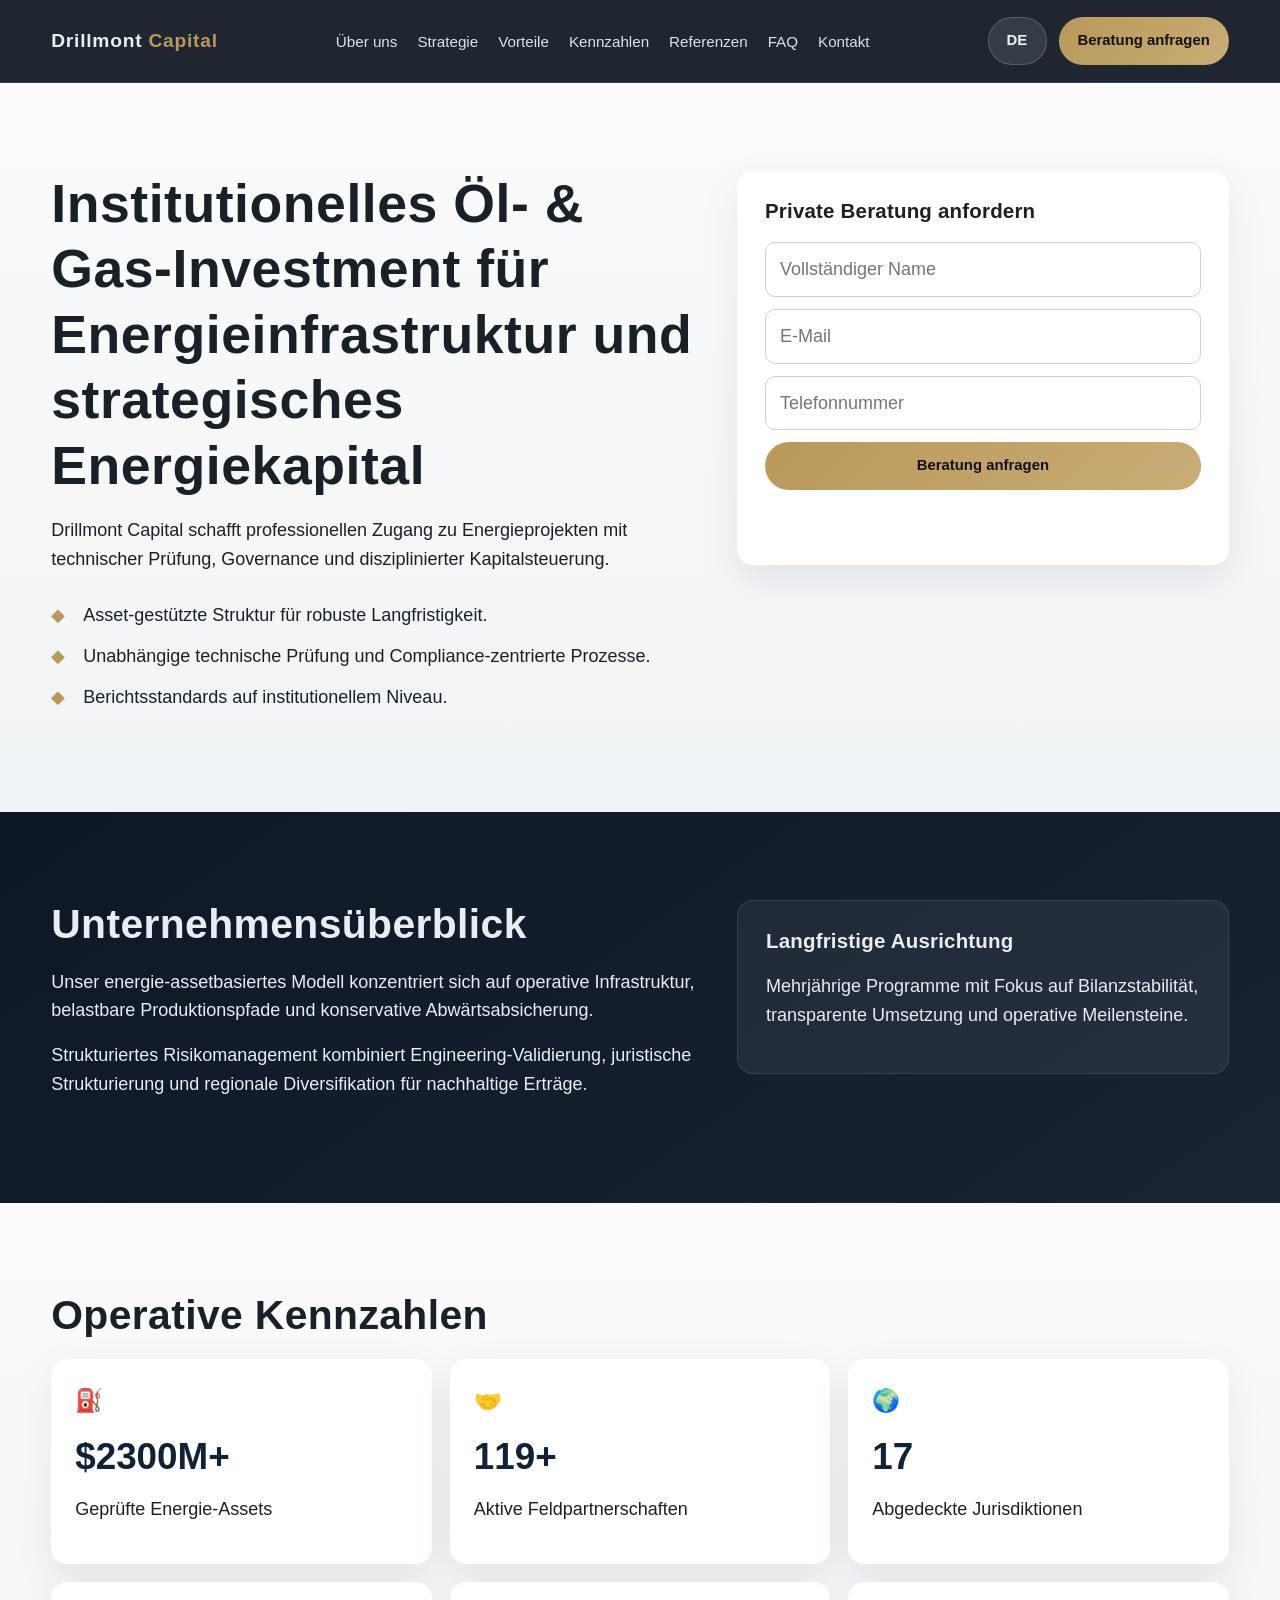
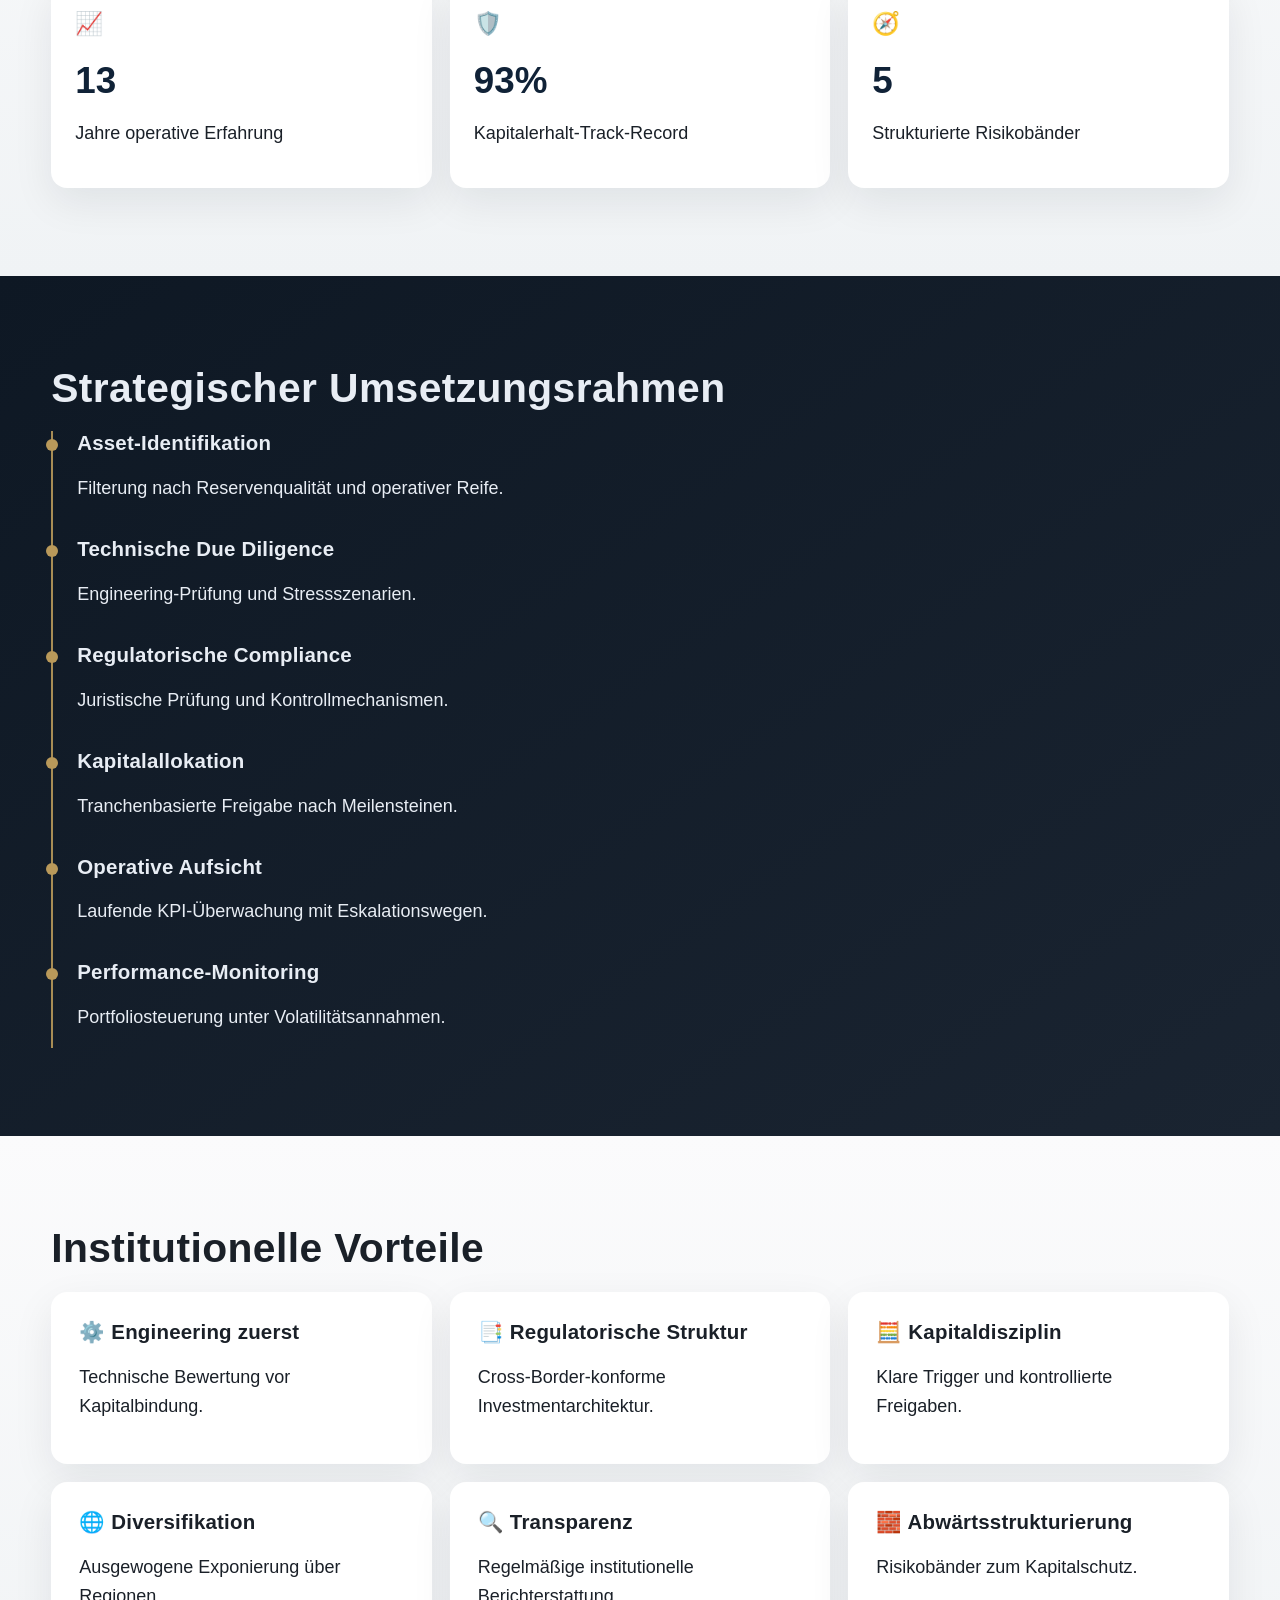
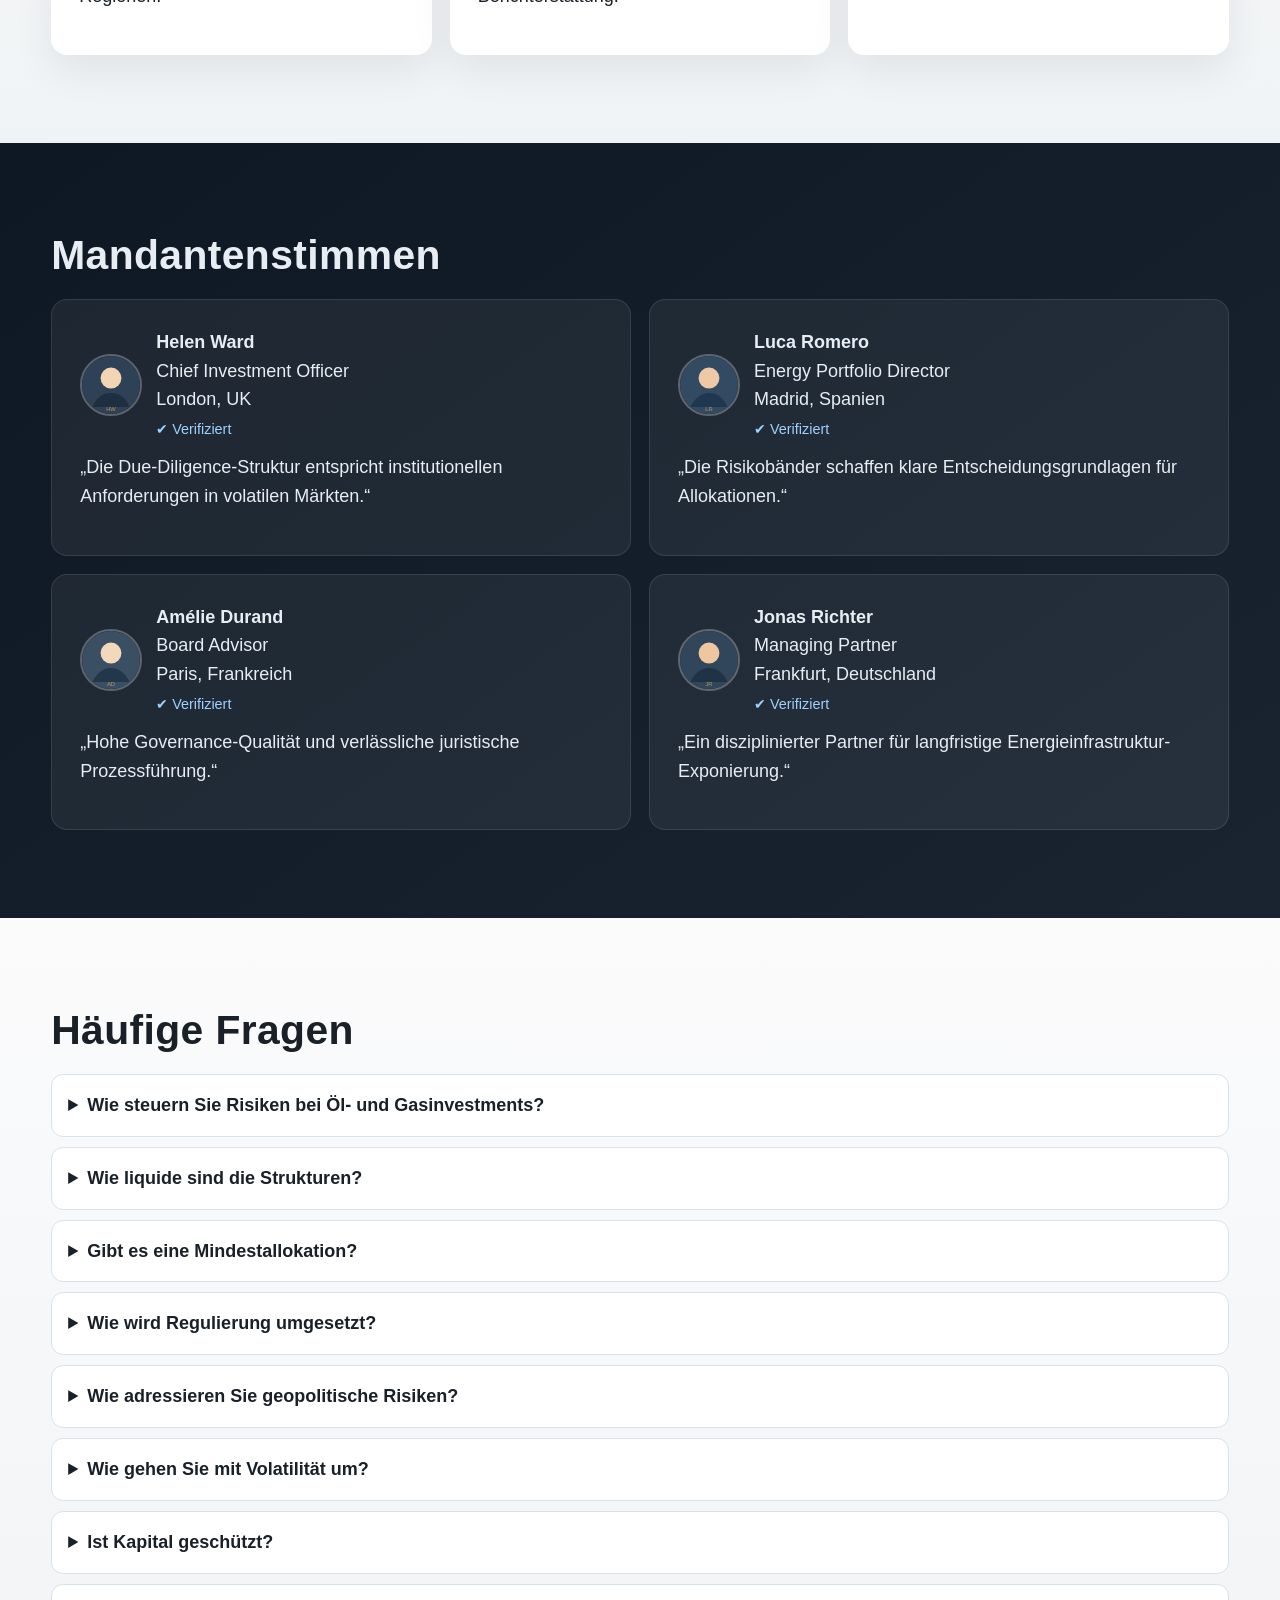
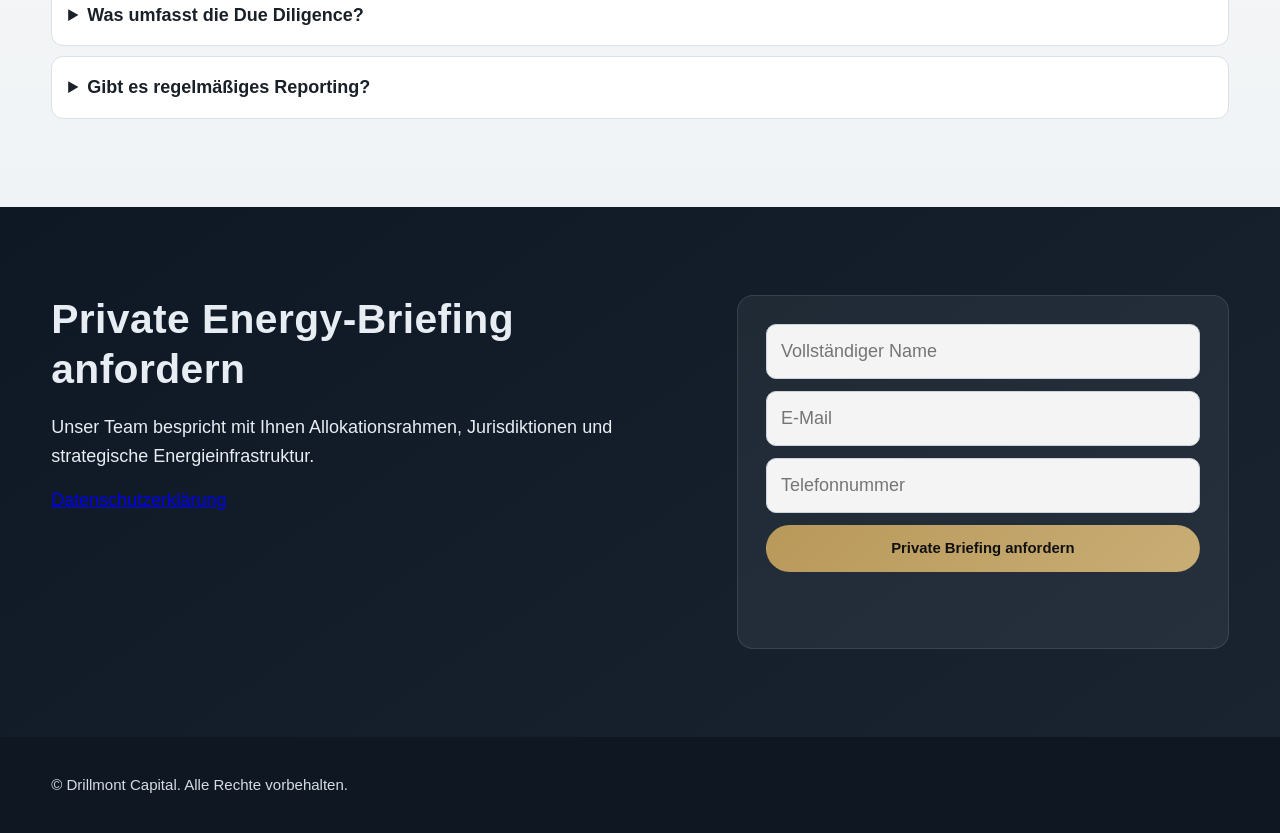
==== de/index.html @ 222e93b5 "Build premium multilingual static Drillmont Capital website" ====
<!doctype html>
<html lang="de">
<head>
  <meta charset="UTF-8"><meta name="viewport" content="width=device-width,initial-scale=1">
  <title>Drillmont Capital | Öl- & Gas-Investment und strategisches Energiekapital</title>
  <meta name="description" content="Drillmont Capital ist ein institutionelles Öl- und Gas-Investmenthaus für strategisches Energiekapital, Infrastrukturprojekte und langfristigen Kapitalerhalt.">
  <link rel="icon" href="../assets/favicon.svg" type="image/svg+xml"><link rel="stylesheet" href="../assets/styles.css">
</head>
<body>
<header class="site-header"><div class="container header-row"><a class="logo" href="../index.html">Drillmont <span>Capital</span></a><nav class="main-nav"><ul><li><a href="#about">Über uns</a></li><li><a href="#strategy">Strategie</a></li><li><a href="#advantages">Vorteile</a></li><li><a href="#metrics">Kennzahlen</a></li><li><a href="#reviews">Referenzen</a></li><li><a href="#faq">FAQ</a></li><li><a href="#contact">Kontakt</a></li></ul></nav><div class="header-actions"><select class="lang-select"><option value="../index.html">EN</option><option value="../de/index.html" selected>DE</option><option value="../fr/index.html">FR</option><option value="../es/index.html">ES</option><option value="../it/index.html">IT</option></select><a class="btn" href="#contact">Beratung anfragen</a><button class="burger" aria-expanded="false"><span></span><span></span><span></span></button></div></div></header>
<div class="drawer-backdrop"></div><aside class="mobile-drawer"><a href="#about">Über uns</a><a href="#strategy">Strategie</a><a href="#advantages">Vorteile</a><a href="#metrics">Kennzahlen</a><a href="#reviews">Referenzen</a><a href="#faq">FAQ</a><a href="#contact">Kontakt</a><select class="lang-select"><option value="../index.html">English</option><option value="../de/index.html" selected>Deutsch</option><option value="../fr/index.html">Français</option><option value="../es/index.html">Español</option><option value="../it/index.html">Italiano</option></select></aside>
<section class="section section-light" id="about"><div class="container hero-grid"><div><h1>Institutionelles Öl- &amp; Gas-Investment für Energieinfrastruktur und strategisches Energiekapital</h1><p>Drillmont Capital schafft professionellen Zugang zu Energieprojekten mit technischer Prüfung, Governance und disziplinierter Kapitalsteuerung.</p><ul class="trust-list"><li>Asset-gestützte Struktur für robuste Langfristigkeit.</li><li>Unabhängige technische Prüfung und Compliance-zentrierte Prozesse.</li><li>Berichtsstandards auf institutionellem Niveau.</li></ul></div><div class="card"><h3>Private Beratung anfordern</h3><form class="form-grid" data-demo-form="true"><input type="text" placeholder="Vollständiger Name" required><input type="email" placeholder="E-Mail" required><input type="tel" placeholder="Telefonnummer" required><button class="btn" type="submit">Beratung anfragen</button><div class="submit-msg"></div></form></div></div></section>
<section class="section section-dark"><div class="container overview-grid"><div><h2>Unternehmensüberblick</h2><p>Unser energie-assetbasiertes Modell konzentriert sich auf operative Infrastruktur, belastbare Produktionspfade und konservative Abwärtsabsicherung.</p><p>Strukturiertes Risikomanagement kombiniert Engineering-Validierung, juristische Strukturierung und regionale Diversifikation für nachhaltige Erträge.</p></div><div class="card"><h3>Langfristige Ausrichtung</h3><p>Mehrjährige Programme mit Fokus auf Bilanzstabilität, transparente Umsetzung und operative Meilensteine.</p></div></div></section>
<section class="section section-light" id="metrics"><div class="container"><h2>Operative Kennzahlen</h2><div class="stats-grid"><article class="stat-card"><div class="stat-icon">⛽</div><div class="stat-value" data-counter-target="24" data-prefix="$" data-suffix="00M+">$0</div><p>Geprüfte Energie-Assets</p></article><article class="stat-card"><div class="stat-icon">🤝</div><div class="stat-value" data-counter-target="120" data-suffix="+">0</div><p>Aktive Feldpartnerschaften</p></article><article class="stat-card"><div class="stat-icon">🌍</div><div class="stat-value" data-counter-target="18">0</div><p>Abgedeckte Jurisdiktionen</p></article><article class="stat-card"><div class="stat-icon">📈</div><div class="stat-value" data-counter-target="14">0</div><p>Jahre operative Erfahrung</p></article><article class="stat-card"><div class="stat-icon">🛡️</div><div class="stat-value" data-counter-target="94" data-suffix="%">0</div><p>Kapitalerhalt-Track-Record</p></article><article class="stat-card"><div class="stat-icon">🧭</div><div class="stat-value" data-counter-target="6">0</div><p>Strukturierte Risikobänder</p></article></div></div></section>
<section class="section section-dark" id="strategy"><div class="container"><h2>Strategischer Umsetzungsrahmen</h2><div class="timeline"><div class="timeline-item"><h3>Asset-Identifikation</h3><p>Filterung nach Reservenqualität und operativer Reife.</p></div><div class="timeline-item"><h3>Technische Due Diligence</h3><p>Engineering-Prüfung und Stressszenarien.</p></div><div class="timeline-item"><h3>Regulatorische Compliance</h3><p>Juristische Prüfung und Kontrollmechanismen.</p></div><div class="timeline-item"><h3>Kapitalallokation</h3><p>Tranchenbasierte Freigabe nach Meilensteinen.</p></div><div class="timeline-item"><h3>Operative Aufsicht</h3><p>Laufende KPI-Überwachung mit Eskalationswegen.</p></div><div class="timeline-item"><h3>Performance-Monitoring</h3><p>Portfoliosteuerung unter Volatilitätsannahmen.</p></div></div></div></section>
<section class="section section-light" id="advantages"><div class="container"><h2>Institutionelle Vorteile</h2><div class="adv-grid"><article class="card"><h3>⚙️ Engineering zuerst</h3><p>Technische Bewertung vor Kapitalbindung.</p></article><article class="card"><h3>📑 Regulatorische Struktur</h3><p>Cross-Border-konforme Investmentarchitektur.</p></article><article class="card"><h3>🧮 Kapitaldisziplin</h3><p>Klare Trigger und kontrollierte Freigaben.</p></article><article class="card"><h3>🌐 Diversifikation</h3><p>Ausgewogene Exponierung über Regionen.</p></article><article class="card"><h3>🔍 Transparenz</h3><p>Regelmäßige institutionelle Berichterstattung.</p></article><article class="card"><h3>🧱 Abwärtsstrukturierung</h3><p>Risikobänder zum Kapitalschutz.</p></article></div></div></section>
<section class="section section-dark" id="reviews"><div class="container"><h2>Mandantenstimmen</h2><div class="review-grid"><article class="card"><div class="testimonial-head"><img class="avatar" src="../assets/avatars/avatar-1.svg" alt="Helen Ward"><div><strong>Helen Ward</strong><br>Chief Investment Officer<br>London, UK<br><span class="badge">✔ Verifiziert</span></div></div><p>„Die Due-Diligence-Struktur entspricht institutionellen Anforderungen in volatilen Märkten.“</p></article><article class="card"><div class="testimonial-head"><img class="avatar" src="../assets/avatars/avatar-2.svg" alt="Luca Romero"><div><strong>Luca Romero</strong><br>Energy Portfolio Director<br>Madrid, Spanien<br><span class="badge">✔ Verifiziert</span></div></div><p>„Die Risikobänder schaffen klare Entscheidungsgrundlagen für Allokationen.“</p></article><article class="card"><div class="testimonial-head"><img class="avatar" src="../assets/avatars/avatar-3.svg" alt="Amelie Durand"><div><strong>Amélie Durand</strong><br>Board Advisor<br>Paris, Frankreich<br><span class="badge">✔ Verifiziert</span></div></div><p>„Hohe Governance-Qualität und verlässliche juristische Prozessführung.“</p></article><article class="card"><div class="testimonial-head"><img class="avatar" src="../assets/avatars/avatar-4.svg" alt="Jonas Richter"><div><strong>Jonas Richter</strong><br>Managing Partner<br>Frankfurt, Deutschland<br><span class="badge">✔ Verifiziert</span></div></div><p>„Ein disziplinierter Partner für langfristige Energieinfrastruktur-Exponierung.“</p></article></div></div></section>
<section class="section section-light faq" id="faq"><div class="container"><h2>Häufige Fragen</h2><details><summary>Wie steuern Sie Risiken bei Öl- und Gasinvestments?</summary><p>Über technische Prüfungen, Szenarioanalysen und stufenweise Kapitalfreigaben.</p></details><details><summary>Wie liquide sind die Strukturen?</summary><p>Typischerweise mittel- bis langfristig mit projektabhängiger Liquidität.</p></details><details><summary>Gibt es eine Mindestallokation?</summary><p>Diese richtet sich nach Mandat, Rechtsraum und Eignungsprüfung.</p></details><details><summary>Wie wird Regulierung umgesetzt?</summary><p>Mit AML/KYC-Standards und juristischer Begleitung je Jurisdiktion.</p></details><details><summary>Wie adressieren Sie geopolitische Risiken?</summary><p>Über Diversifikation, Limits und rechtliche Schutzmechanismen.</p></details><details><summary>Wie gehen Sie mit Volatilität um?</summary><p>Mittels Stresstests, Rebalancing und laufender Marktbeobachtung.</p></details><details><summary>Ist Kapital geschützt?</summary><p>Nein, Kapital ist Risiken ausgesetzt; garantierte Renditen bestehen nicht.</p></details><details><summary>Was umfasst die Due Diligence?</summary><p>Technische, rechtliche, operative, ökologische und finanzielle Analysen.</p></details><details><summary>Gibt es regelmäßiges Reporting?</summary><p>Ja, mit strukturierten KPI- und Risikoberichten.</p></details></div></section>
<section class="section section-dark" id="contact"><div class="container contact-grid"><div><h2>Private Energy-Briefing anfordern</h2><p>Unser Team bespricht mit Ihnen Allokationsrahmen, Jurisdiktionen und strategische Energieinfrastruktur.</p><p><a href="#" data-open-privacy>Datenschutzerklärung</a></p></div><div class="card"><form class="form-grid" data-demo-form="true"><input type="text" placeholder="Vollständiger Name" required><input type="email" placeholder="E-Mail" required><input type="tel" placeholder="Telefonnummer" required><button class="btn" type="submit">Private Briefing anfordern</button><div class="submit-msg"></div></form></div></div></section>
<footer class="footer"><div class="container">© Drillmont Capital. Alle Rechte vorbehalten.</div></footer>
<div class="modal" id="privacy-modal"><div class="modal-backdrop"></div><div class="modal-panel"><button class="modal-close" data-close-privacy>×</button><h2>Datenschutzerklärung</h2><h3>Einleitung</h3><p>Diese Erklärung erläutert die Verarbeitung personenbezogener Daten durch Drillmont Capital im Rahmen strategischer Energiekapital-Kommunikation.</p><h3>Definitionen</h3><p>Personenbezogene Daten sind alle Informationen über identifizierte oder identifizierbare Personen. Verarbeitung umfasst Erhebung, Speicherung, Analyse und Übermittlung.</p><h3>Datenverarbeitung</h3><p>Wir verarbeiten Kontaktdaten, Kommunikationsinhalte und Eignungsinformationen zur Beratungsdurchführung, regulatorischen Prüfung und Qualitätsverbesserung.</p><h3>Rechtsgrundlagen</h3><p>Einwilligung, Vertragserfüllung, rechtliche Pflichten und berechtigtes Interesse.</p><h3>Risikohinweis Energiemärkte</h3><p>Energiemärkte unterliegen Preisvolatilität, operativen Risiken, regulatorischen Änderungen und geopolitischen Ereignissen.</p><h3>Kapitalrisiko</h3><p>Investitionen können zum teilweisen oder vollständigen Verlust des eingesetzten Kapitals führen.</p><h3>Rohstoffvolatilität</h3><p>Bewertungen können sich aufgrund von Angebots- und Nachfrageverschiebungen verändern.</p><h3>Geopolitisches Risiko</h3><p>Grenzüberschreitende Aktivitäten können durch Sanktionen, Handelsrestriktionen und politische Instabilität beeinflusst werden.</p><h3>Keine garantierten Renditen</h3><p>Vergangene Wertentwicklung ist kein Indikator für zukünftige Ergebnisse.</p><h3>Speicherdauer</h3><p>Daten werden nur solange gespeichert, wie gesetzlich oder betrieblich erforderlich.</p><h3>Betroffenenrechte</h3><p>Sie haben Rechte auf Auskunft, Berichtigung, Löschung, Übertragbarkeit und Einschränkung.</p><h3>DSGVO-Konformität</h3><p>Für EU/EWR-Kontakte gelten die Rechte nach DSGVO einschließlich Beschwerderecht.</p><h3>Internationale Übermittlungen</h3><p>Bei internationalen Transfers nutzen wir geeignete Schutzmaßnahmen.</p><h3>Aktualisierungen</h3><p>Diese Erklärung kann bei rechtlichen oder operativen Änderungen angepasst werden.</p><h3>Kontakt</h3><p>privacy@drillmont-capital.example</p><div class="modal-actions"><button class="btn" data-close-privacy>Schließen</button></div></div></div>
<script src="../assets/main.js"></script>
</body></html>
---- assets/styles.css ----
:root {
  --bg-light: #f6f7f8;
  --bg-white: #ffffff;
  --bg-dark: linear-gradient(145deg, #0e1824, #1a2431);
  --text-main: #1a2028;
  --text-light: #e8edf4;
  --muted: #6a7380;
  --accent: #b9995a;
  --accent-2: #0d7a7a;
  --shadow: 0 14px 40px rgba(16, 26, 39, 0.08);
  --radius: 16px;
  --container: 1180px;
}

* { box-sizing: border-box; }
html { scroll-behavior: smooth; }
body {
  margin: 0;
  font-family: "Inter", "Segoe UI", Arial, sans-serif;
  font-size: 18px;
  line-height: 1.6;
  color: var(--text-main);
  background: var(--bg-light);
}

.container { width: min(var(--container), 92%); margin: 0 auto; }
.section { padding: 88px 0; }
.section-light { background: linear-gradient(180deg, #fbfbfc, #f0f3f5); }
.section-dark { background: var(--bg-dark); color: var(--text-light); }

h1, h2, h3, h4 { line-height: 1.22; margin: 0 0 18px; letter-spacing: 0.01em; }
h1 { font-size: clamp(2.1rem, 5vw, 3.35rem); }
h2 { font-size: clamp(1.8rem, 4vw, 2.55rem); }
h3 { font-size: 1.28rem; }
p { margin: 0 0 16px; }

.site-header {
  position: sticky;
  top: 0;
  z-index: 200;
  backdrop-filter: blur(10px);
  background: rgba(12, 20, 31, 0.92);
  color: var(--text-light);
  border-bottom: 1px solid rgba(255, 255, 255, 0.12);
}
.header-row {
  display: grid;
  grid-template-columns: auto 1fr auto;
  align-items: center;
  gap: 22px;
  min-height: 82px;
}
.logo {
  font-weight: 700;
  font-size: 1.2rem;
  color: var(--text-light);
  text-decoration: none;
  letter-spacing: .04em;
}
.logo span { color: var(--accent); }
.main-nav ul {
  list-style: none;
  display: flex;
  justify-content: center;
  gap: 20px;
  margin: 0;
  padding: 0;
}
.main-nav a {
  color: #dbe2ec;
  text-decoration: none;
  font-weight: 500;
  font-size: .95rem;
}
.main-nav a:hover { color: #fff; }

.header-actions { display: flex; align-items: center; gap: 12px; }
.lang-select,
.btn {
  appearance: none;
  border: 1px solid transparent;
  border-radius: 999px;
  padding: 11px 18px;
  font-size: .93rem;
  font-weight: 600;
  cursor: pointer;
}
.lang-select {
  background: rgba(255, 255, 255, 0.1);
  color: #eef3f7;
  border-color: rgba(255, 255, 255, 0.18);
}
.btn {
  background: linear-gradient(135deg, var(--accent), #c8ad75);
  color: #111;
  text-decoration: none;
  display: inline-block;
}
.btn:hover { filter: brightness(1.05); }

.burger {
  display: none;
  background: transparent;
  border: 0;
  width: 40px;
  height: 40px;
}
.burger span {
  display: block;
  height: 2px;
  margin: 7px 0;
  background: #fff;
}
.mobile-drawer {
  position: fixed;
  top: 0; right: -100%;
  width: min(320px, 90%);
  height: 100vh;
  background: #131f2d;
  color: var(--text-light);
  padding: 28px;
  transition: right .28s ease;
  z-index: 250;
}
.mobile-drawer.open { right: 0; }
.mobile-drawer a { color: #edf2f9; text-decoration: none; display: block; margin: 12px 0; }
.drawer-backdrop {
  display: none;
  position: fixed;
  inset: 0;
  background: rgba(3, 7, 12, 0.5);
  z-index: 230;
}
.drawer-backdrop.open { display: block; }

.hero-grid,
.overview-grid,
.contact-grid { display: grid; grid-template-columns: 1.2fr .9fr; gap: 30px; align-items: start; }
.trust-list { list-style: none; padding: 0; margin: 28px 0 0; }
.trust-list li {
  margin-bottom: 12px;
  padding-left: 32px;
  position: relative;
}
.trust-list li::before {
  content: "◆";
  position: absolute;
  left: 0;
  color: var(--accent);
}

.card {
  background: var(--bg-white);
  border-radius: var(--radius);
  padding: 28px;
  box-shadow: var(--shadow);
}
.section-dark .card {
  background: rgba(255, 255, 255, 0.06);
  border: 1px solid rgba(255, 255, 255, 0.1);
  box-shadow: none;
}

.form-grid { display: grid; gap: 12px; }
input, button, select, textarea {
  font: inherit;
}
input {
  width: 100%;
  padding: 12px 14px;
  border-radius: 10px;
  border: 1px solid #cad2dc;
}
.section-dark input {
  background: rgba(255, 255, 255, 0.95);
  color: #111;
}
.submit-msg { margin-top: 10px; color: var(--accent-2); font-weight: 600; min-height: 1.4em; }

.stats-grid {
  display: grid;
  grid-template-columns: repeat(3, 1fr);
  gap: 18px;
}
.stat-card { padding: 24px; border-radius: var(--radius); background: var(--bg-white); box-shadow: var(--shadow); }
.stat-icon { font-size: 1.4rem; }
.stat-value { font-size: clamp(1.7rem, 3vw, 2.3rem); font-weight: 800; margin: 10px 0 8px; color: #102237; }

.timeline { border-left: 2px solid rgba(185, 153, 90, 0.9); padding-left: 24px; display: grid; gap: 18px; }
.timeline-item { position: relative; }
.timeline-item::before {
  content: "";
  width: 12px; height: 12px; border-radius: 50%;
  position: absolute; left: -31px; top: 8px;
  background: var(--accent);
}

.adv-grid,
.review-grid,
.faq-grid { display: grid; grid-template-columns: repeat(3, 1fr); gap: 18px; }
.review-grid { grid-template-columns: repeat(2, 1fr); }
.badge { display: inline-flex; gap: 8px; align-items: center; font-size: .9rem; color: #9ed3ff; }
.testimonial-head { display: flex; gap: 14px; align-items: center; margin-bottom: 10px; }
.avatar { width: 62px; height: 62px; border-radius: 50%; border: 2px solid rgba(255,255,255,.28); }

.faq details {
  border: 1px solid #d9e1ea;
  border-radius: 12px;
  background: #fff;
  padding: 16px;
}
.faq summary { cursor: pointer; font-weight: 600; }
.faq details + details { margin-top: 10px; }

.footer { padding: 36px 0; background: #0f1722; color: #d7dce4; font-size: .94rem; }
.footer a { color: #fff; }

.modal {
  display: none;
  position: fixed;
  inset: 0;
  z-index: 300;
}
.modal.open { display: block; }
.modal-backdrop { position: absolute; inset: 0; background: rgba(0,0,0,.6); }
.modal-panel {
  position: relative;
  background: #fff;
  color: #1f2a34;
  width: min(860px, 92%);
  max-height: 84vh;
  overflow: auto;
  margin: 6vh auto;
  border-radius: 14px;
  padding: 26px;
}
.modal-close {
  position: absolute;
  right: 14px;
  top: 10px;
  border: 0;
  font-size: 1.5rem;
  background: none;
  cursor: pointer;
}
.modal-actions { text-align: right; margin-top: 24px; }

@media (max-width: 1060px) {
  .main-nav { display: none; }
  .burger { display: block; }
  .header-actions .btn { display: none; }
  .header-row { grid-template-columns: auto 1fr auto; }
  .hero-grid, .overview-grid, .contact-grid { grid-template-columns: 1fr; }
  .stats-grid, .adv-grid, .faq-grid { grid-template-columns: 1fr 1fr; }
}
@media (max-width: 760px) {
  body { font-size: 17px; }
  .section { padding: 66px 0; }
  .stats-grid, .adv-grid, .review-grid, .faq-grid { grid-template-columns: 1fr; }
  .lang-select { width: 100%; }
}
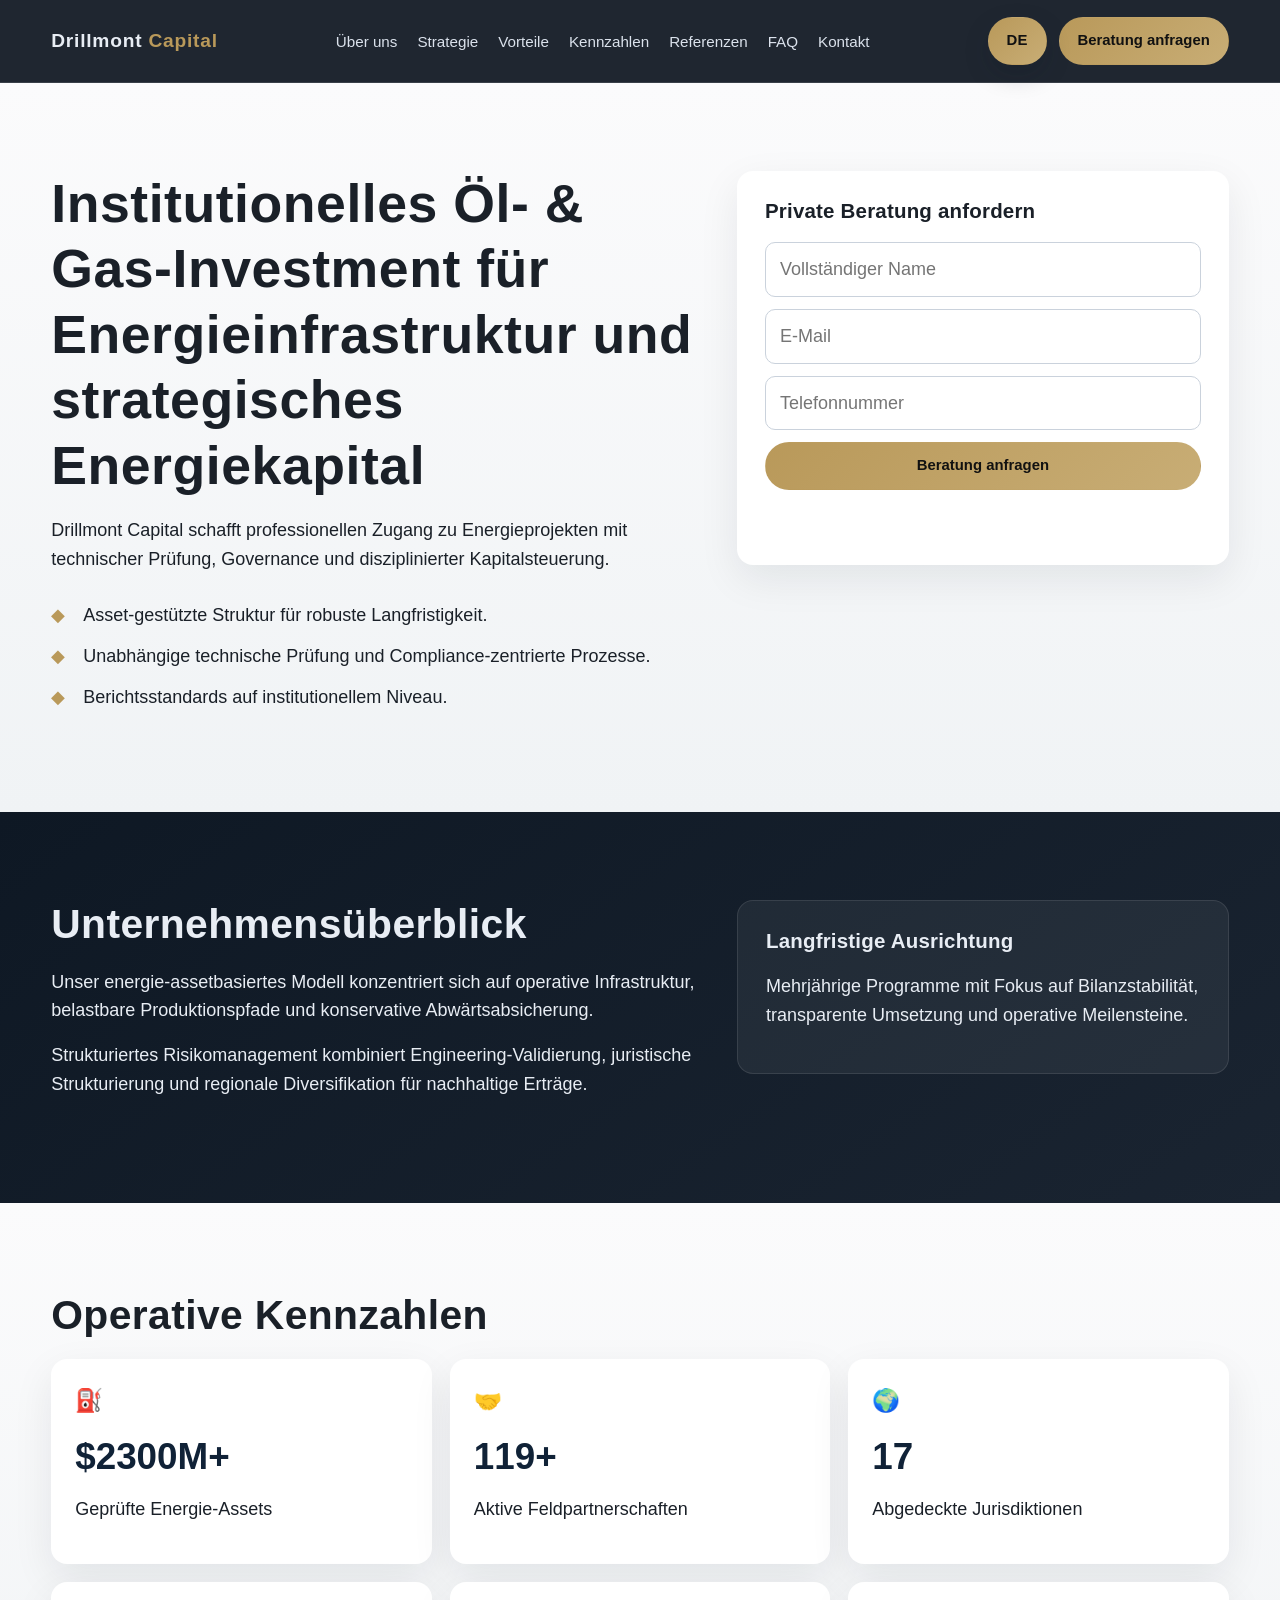
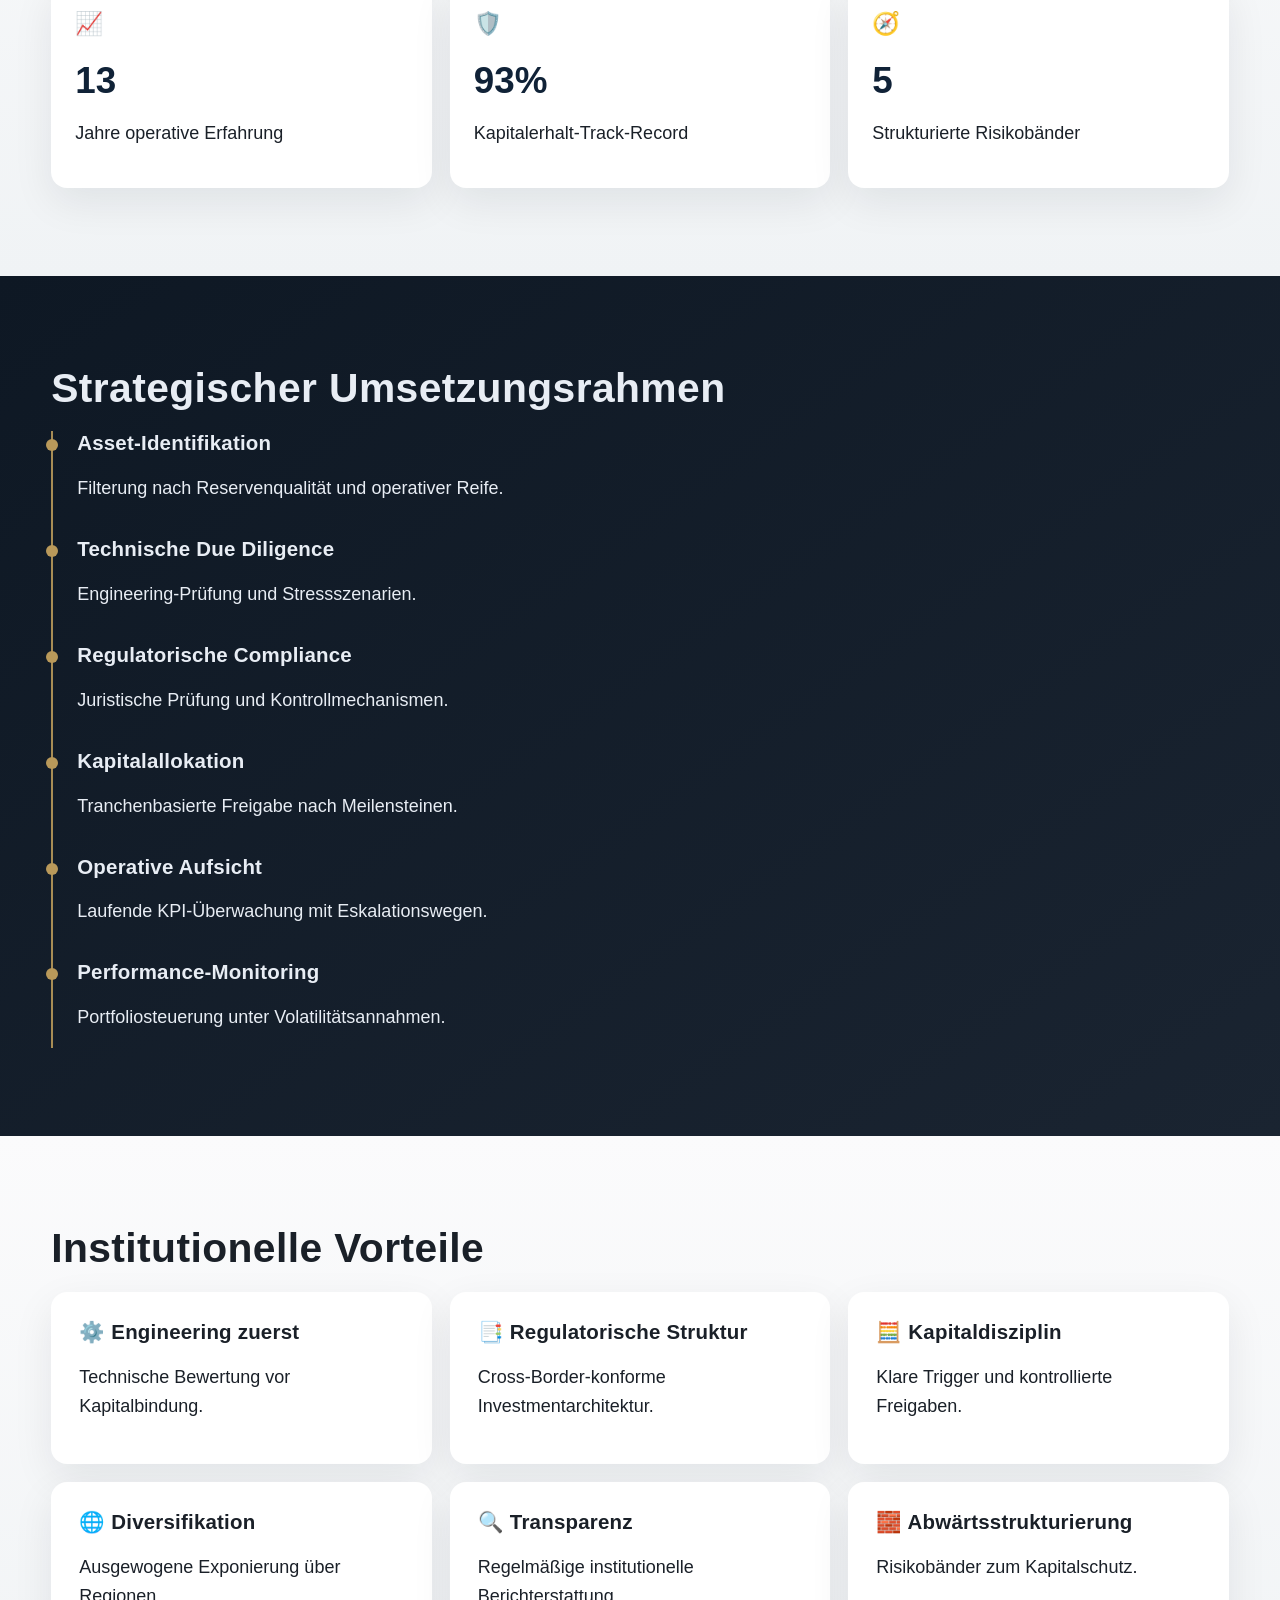
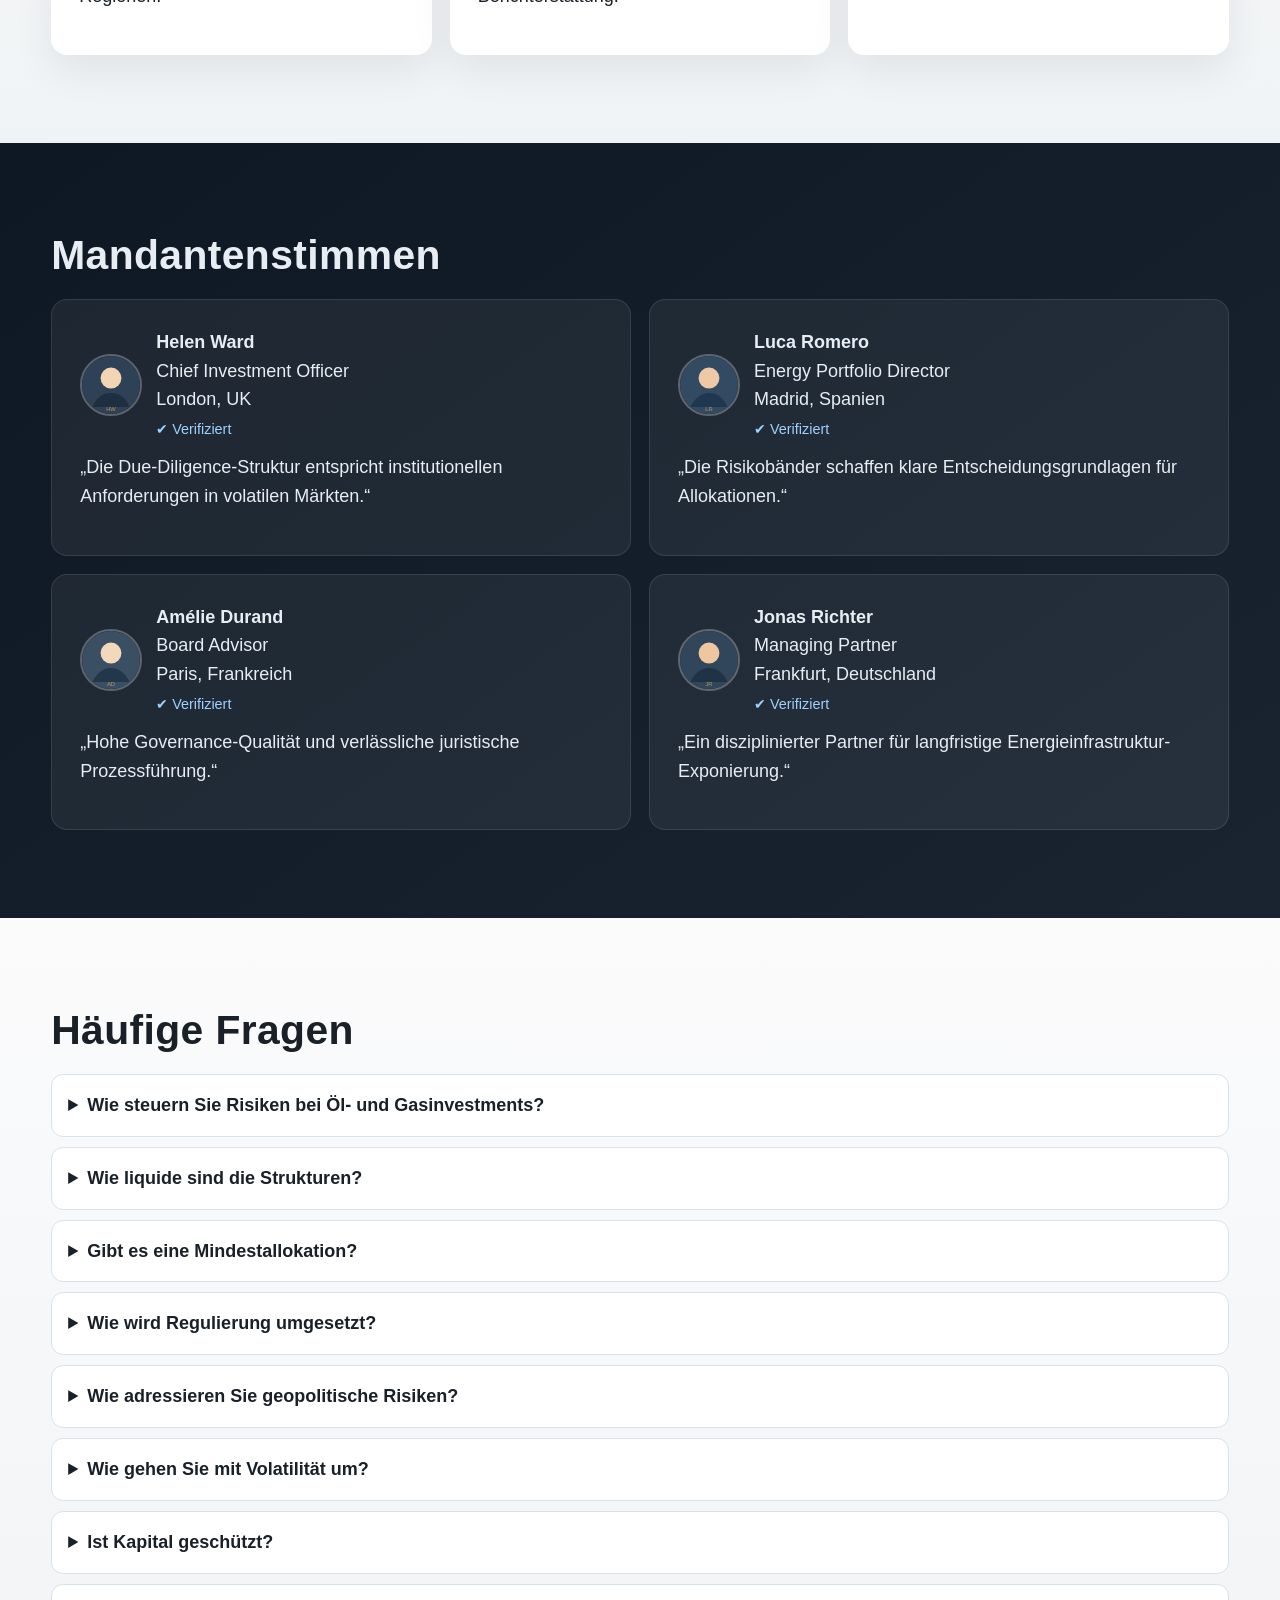
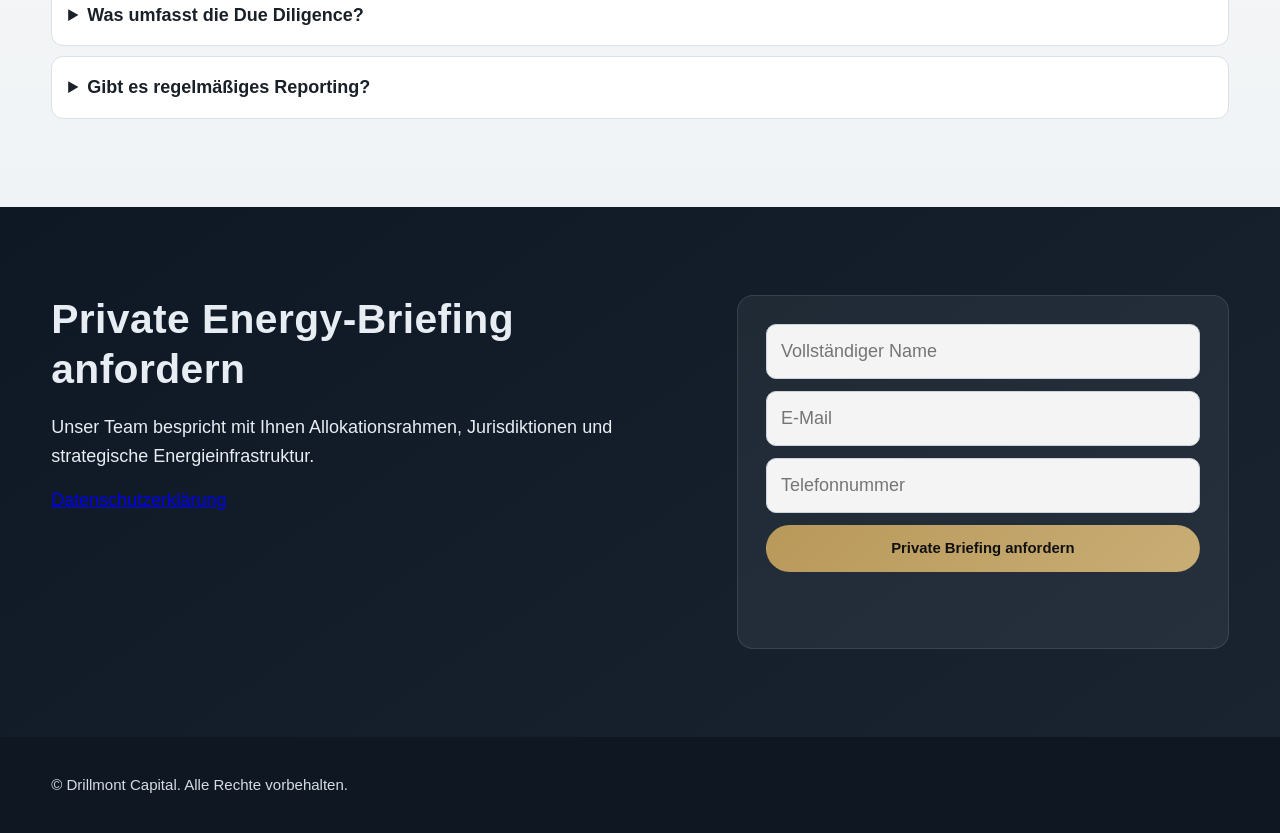
==== commit e1578bee: "Polish language dropdown with premium CTA-style switcher" ====
--- a/de/index.html
+++ b/de/index.html
@@ -7,8 +7,8 @@
   <link rel="icon" href="../assets/favicon.svg" type="image/svg+xml"><link rel="stylesheet" href="../assets/styles.css">
 </head>
 <body>
-<header class="site-header"><div class="container header-row"><a class="logo" href="../index.html">Drillmont <span>Capital</span></a><nav class="main-nav"><ul><li><a href="#about">Über uns</a></li><li><a href="#strategy">Strategie</a></li><li><a href="#advantages">Vorteile</a></li><li><a href="#metrics">Kennzahlen</a></li><li><a href="#reviews">Referenzen</a></li><li><a href="#faq">FAQ</a></li><li><a href="#contact">Kontakt</a></li></ul></nav><div class="header-actions"><select class="lang-select"><option value="../index.html">EN</option><option value="../de/index.html" selected>DE</option><option value="../fr/index.html">FR</option><option value="../es/index.html">ES</option><option value="../it/index.html">IT</option></select><a class="btn" href="#contact">Beratung anfragen</a><button class="burger" aria-expanded="false"><span></span><span></span><span></span></button></div></div></header>
-<div class="drawer-backdrop"></div><aside class="mobile-drawer"><a href="#about">Über uns</a><a href="#strategy">Strategie</a><a href="#advantages">Vorteile</a><a href="#metrics">Kennzahlen</a><a href="#reviews">Referenzen</a><a href="#faq">FAQ</a><a href="#contact">Kontakt</a><select class="lang-select"><option value="../index.html">English</option><option value="../de/index.html" selected>Deutsch</option><option value="../fr/index.html">Français</option><option value="../es/index.html">Español</option><option value="../it/index.html">Italiano</option></select></aside>
+<header class="site-header"><div class="container header-row"><a class="logo" href="../index.html">Drillmont <span>Capital</span></a><nav class="main-nav"><ul><li><a href="#about">Über uns</a></li><li><a href="#strategy">Strategie</a></li><li><a href="#advantages">Vorteile</a></li><li><a href="#metrics">Kennzahlen</a></li><li><a href="#reviews">Referenzen</a></li><li><a href="#faq">FAQ</a></li><li><a href="#contact">Kontakt</a></li></ul></nav><div class="header-actions"><div class="lang-switcher"><button class="lang-trigger" type="button" aria-expanded="false">DE</button><div class="lang-menu"><a href="../index.html">EN</a><a href="../de/index.html">DE</a><a href="../fr/index.html">FR</a><a href="../es/index.html">ES</a><a href="../it/index.html">IT</a></div></div><a class="btn" href="#contact">Beratung anfragen</a><button class="burger" aria-expanded="false"><span></span><span></span><span></span></button></div></div></header>
+<div class="drawer-backdrop"></div><aside class="mobile-drawer"><a href="#about">Über uns</a><a href="#strategy">Strategie</a><a href="#advantages">Vorteile</a><a href="#metrics">Kennzahlen</a><a href="#reviews">Referenzen</a><a href="#faq">FAQ</a><a href="#contact">Kontakt</a><div class="lang-switcher"><button class="lang-trigger" type="button" aria-expanded="false">Deutsch</button><div class="lang-menu"><a href="../index.html">English</a><a href="../de/index.html">Deutsch</a><a href="../fr/index.html">Français</a><a href="../es/index.html">Español</a><a href="../it/index.html">Italiano</a></div></div></aside>
 <section class="section section-light" id="about"><div class="container hero-grid"><div><h1>Institutionelles Öl- &amp; Gas-Investment für Energieinfrastruktur und strategisches Energiekapital</h1><p>Drillmont Capital schafft professionellen Zugang zu Energieprojekten mit technischer Prüfung, Governance und disziplinierter Kapitalsteuerung.</p><ul class="trust-list"><li>Asset-gestützte Struktur für robuste Langfristigkeit.</li><li>Unabhängige technische Prüfung und Compliance-zentrierte Prozesse.</li><li>Berichtsstandards auf institutionellem Niveau.</li></ul></div><div class="card"><h3>Private Beratung anfordern</h3><form class="form-grid" data-demo-form="true"><input type="text" placeholder="Vollständiger Name" required><input type="email" placeholder="E-Mail" required><input type="tel" placeholder="Telefonnummer" required><button class="btn" type="submit">Beratung anfragen</button><div class="submit-msg"></div></form></div></div></section>
 <section class="section section-dark"><div class="container overview-grid"><div><h2>Unternehmensüberblick</h2><p>Unser energie-assetbasiertes Modell konzentriert sich auf operative Infrastruktur, belastbare Produktionspfade und konservative Abwärtsabsicherung.</p><p>Strukturiertes Risikomanagement kombiniert Engineering-Validierung, juristische Strukturierung und regionale Diversifikation für nachhaltige Erträge.</p></div><div class="card"><h3>Langfristige Ausrichtung</h3><p>Mehrjährige Programme mit Fokus auf Bilanzstabilität, transparente Umsetzung und operative Meilensteine.</p></div></div></section>
 <section class="section section-light" id="metrics"><div class="container"><h2>Operative Kennzahlen</h2><div class="stats-grid"><article class="stat-card"><div class="stat-icon">⛽</div><div class="stat-value" data-counter-target="24" data-prefix="$" data-suffix="00M+">$0</div><p>Geprüfte Energie-Assets</p></article><article class="stat-card"><div class="stat-icon">🤝</div><div class="stat-value" data-counter-target="120" data-suffix="+">0</div><p>Aktive Feldpartnerschaften</p></article><article class="stat-card"><div class="stat-icon">🌍</div><div class="stat-value" data-counter-target="18">0</div><p>Abgedeckte Jurisdiktionen</p></article><article class="stat-card"><div class="stat-icon">📈</div><div class="stat-value" data-counter-target="14">0</div><p>Jahre operative Erfahrung</p></article><article class="stat-card"><div class="stat-icon">🛡️</div><div class="stat-value" data-counter-target="94" data-suffix="%">0</div><p>Kapitalerhalt-Track-Record</p></article><article class="stat-card"><div class="stat-icon">🧭</div><div class="stat-value" data-counter-target="6">0</div><p>Strukturierte Risikobänder</p></article></div></div></section>
--- a/assets/styles.css
+++ b/assets/styles.css
@@ -259,3 +259,68 @@
   .stats-grid, .adv-grid, .review-grid, .faq-grid { grid-template-columns: 1fr; }
   .lang-select { width: 100%; }
 }
+
+/* Premium language switcher */
+.lang-switcher {
+  position: relative;
+  display: inline-block;
+}
+.lang-trigger {
+  appearance: none;
+  border: 1px solid transparent;
+  border-radius: 999px;
+  padding: 11px 18px;
+  min-height: 44px;
+  font-size: .93rem;
+  font-weight: 600;
+  letter-spacing: .01em;
+  cursor: pointer;
+  background: linear-gradient(135deg, var(--accent), #c8ad75);
+  color: #111;
+  box-shadow: 0 10px 24px rgba(14, 24, 36, 0.22);
+}
+.lang-trigger:hover { filter: brightness(1.06); }
+
+.lang-menu {
+  position: absolute;
+  right: 0;
+  top: calc(100% + 10px);
+  min-width: 150px;
+  padding: 8px;
+  border-radius: 14px;
+  border: 1px solid rgba(255, 255, 255, 0.22);
+  background: #1a2431;
+  box-shadow: 0 16px 36px rgba(8, 13, 20, 0.35);
+  opacity: 0;
+  transform: translateY(8px);
+  pointer-events: none;
+  transition: opacity .22s ease, transform .22s ease;
+  z-index: 280;
+}
+.lang-switcher.open .lang-menu {
+  opacity: 1;
+  transform: translateY(0);
+  pointer-events: auto;
+}
+.lang-menu a {
+  display: block;
+  text-decoration: none;
+  color: #edf2f9;
+  font-size: .92rem;
+  font-weight: 600;
+  padding: 9px 11px;
+  border-radius: 10px;
+}
+.lang-menu a:hover {
+  background: rgba(185, 153, 90, 0.22);
+  color: #fff;
+}
+
+.mobile-drawer .lang-switcher { width: 100%; margin-top: 12px; }
+.mobile-drawer .lang-trigger { width: 100%; text-align: left; }
+.mobile-drawer .lang-menu {
+  width: 100%;
+  right: auto;
+  left: 0;
+  background: #202c3b;
+}
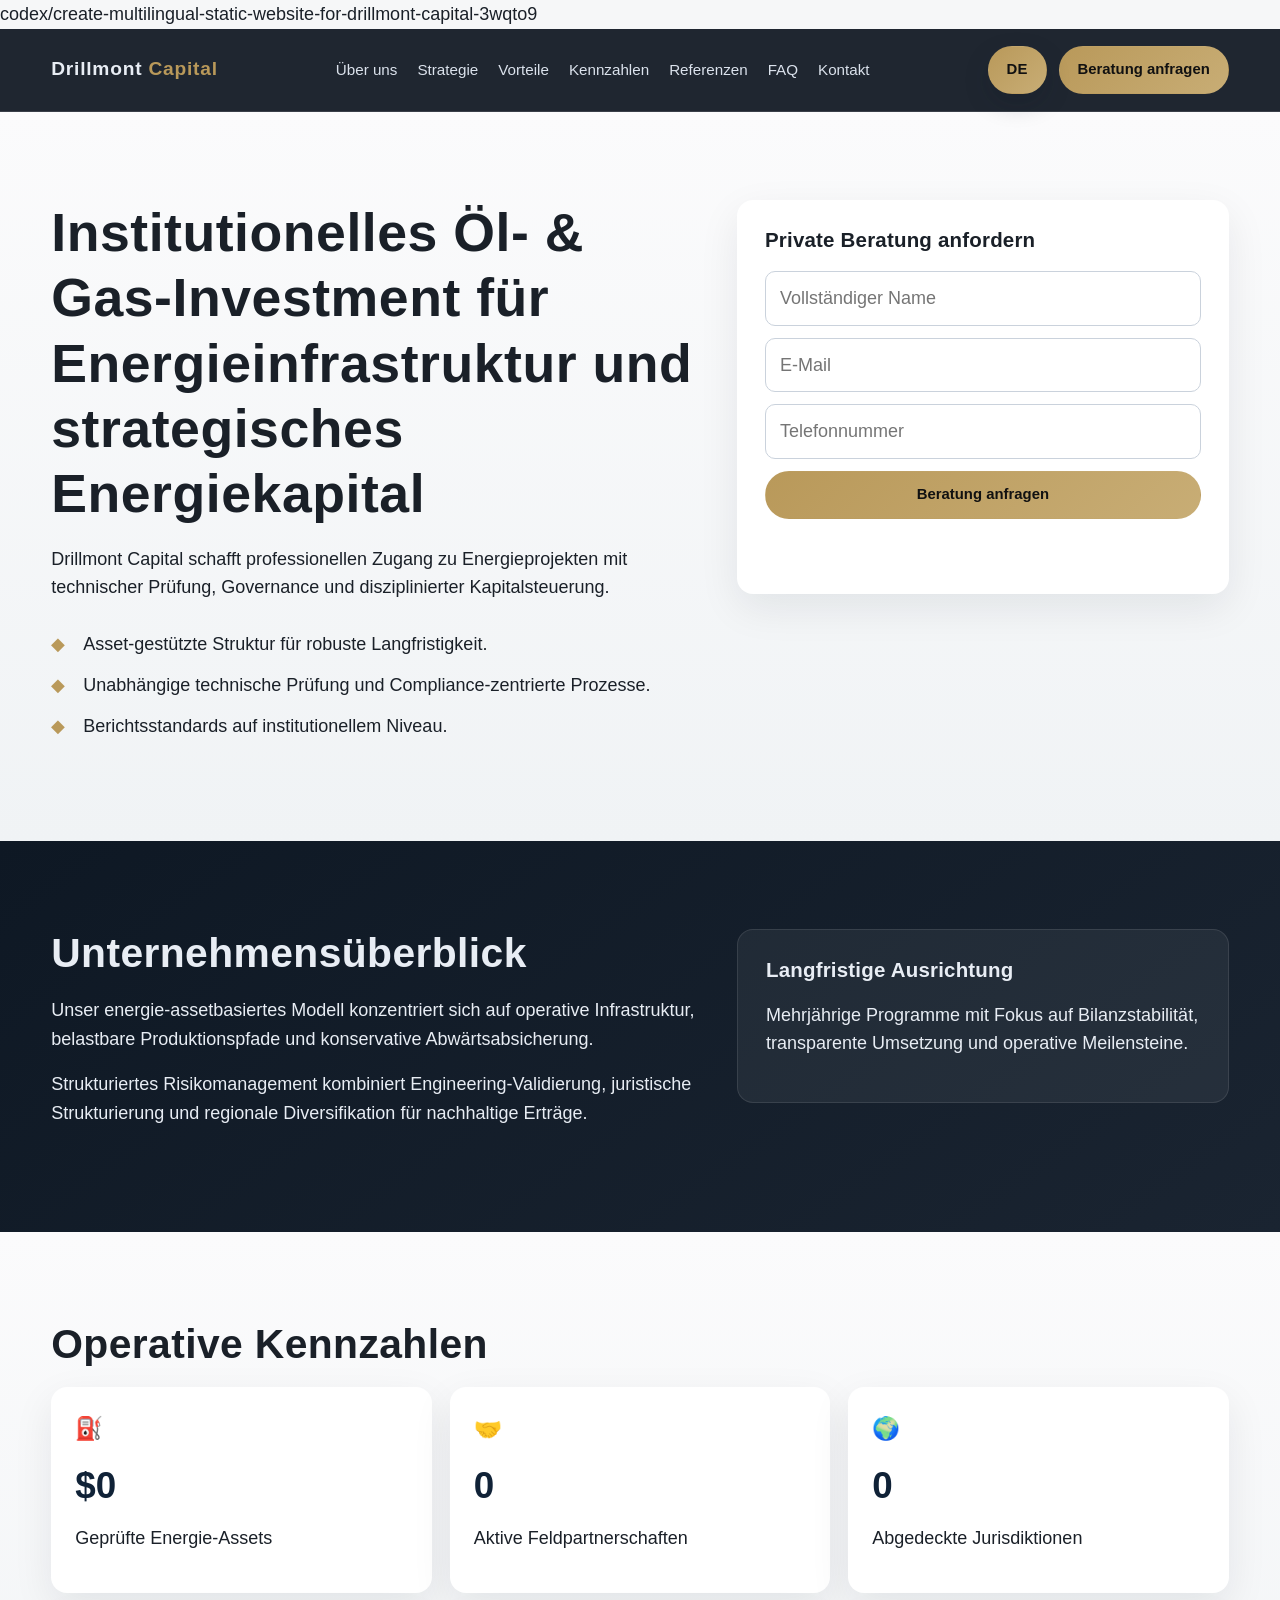
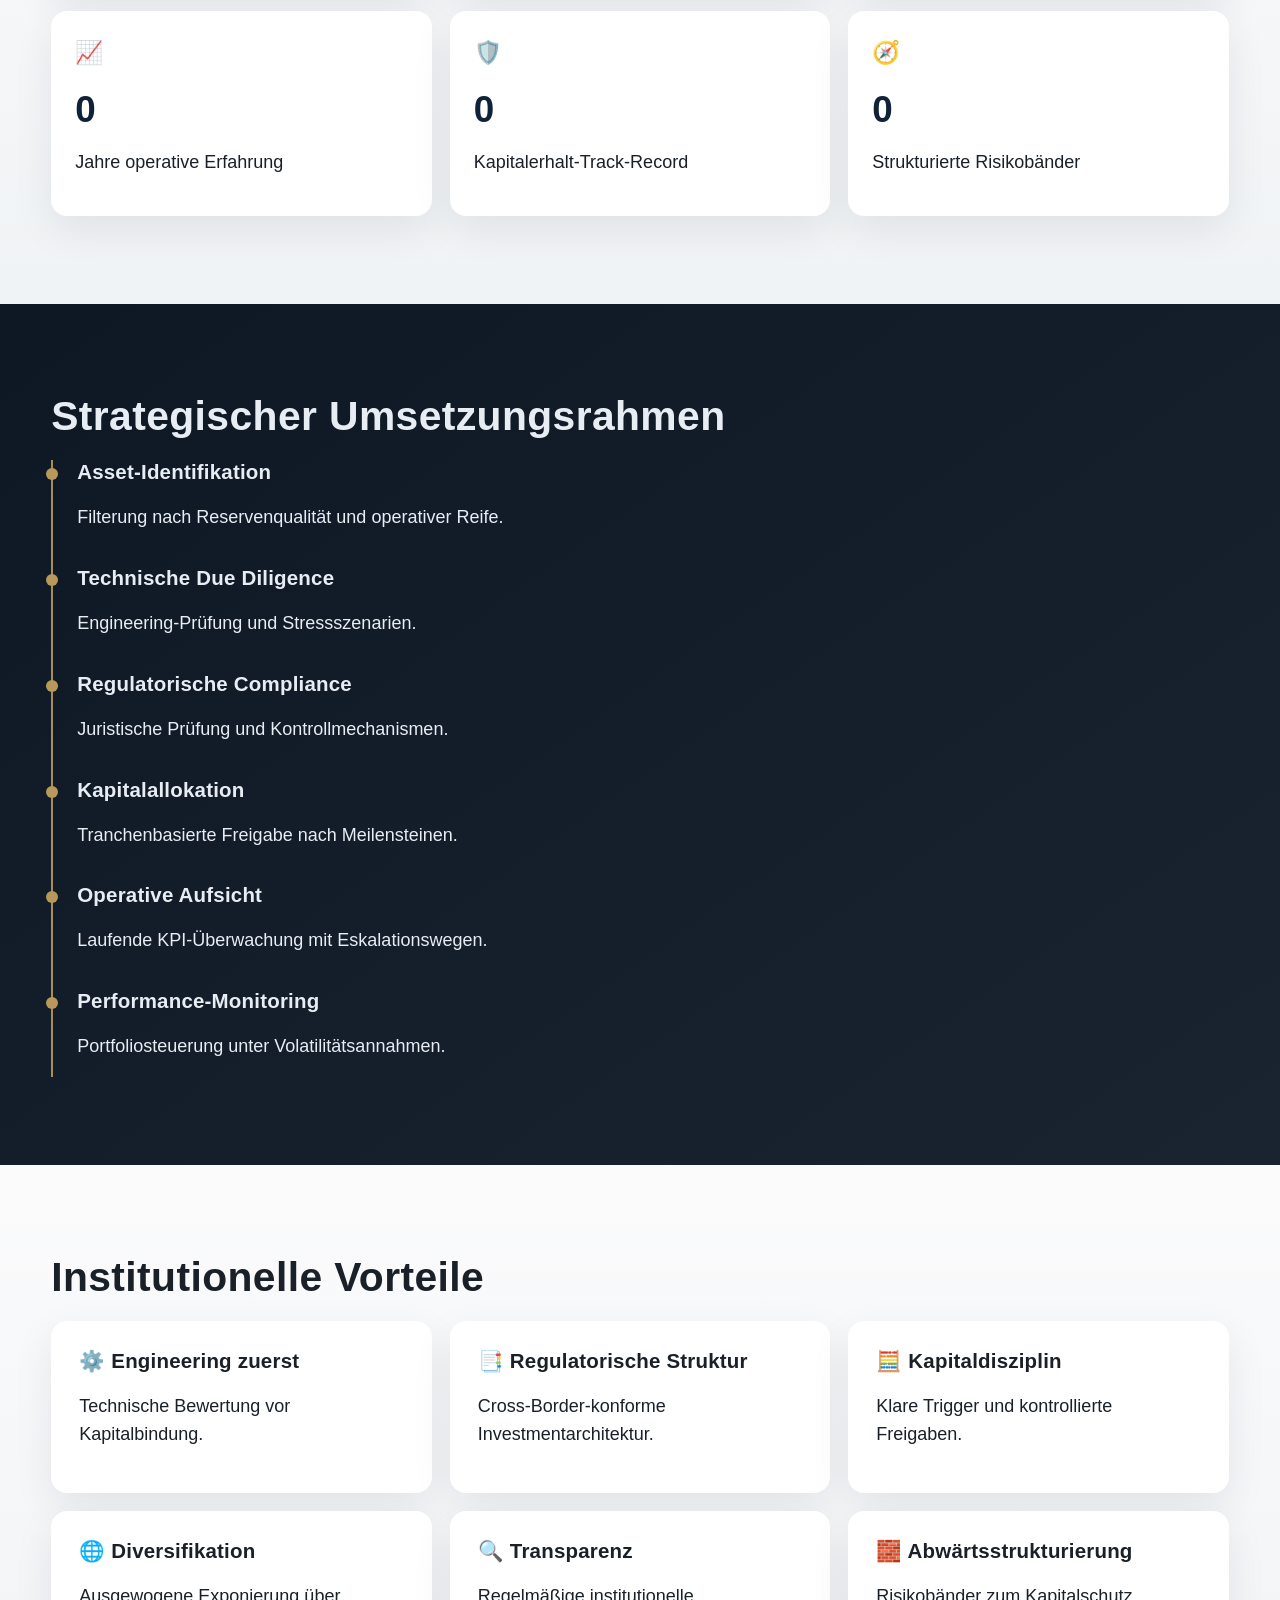
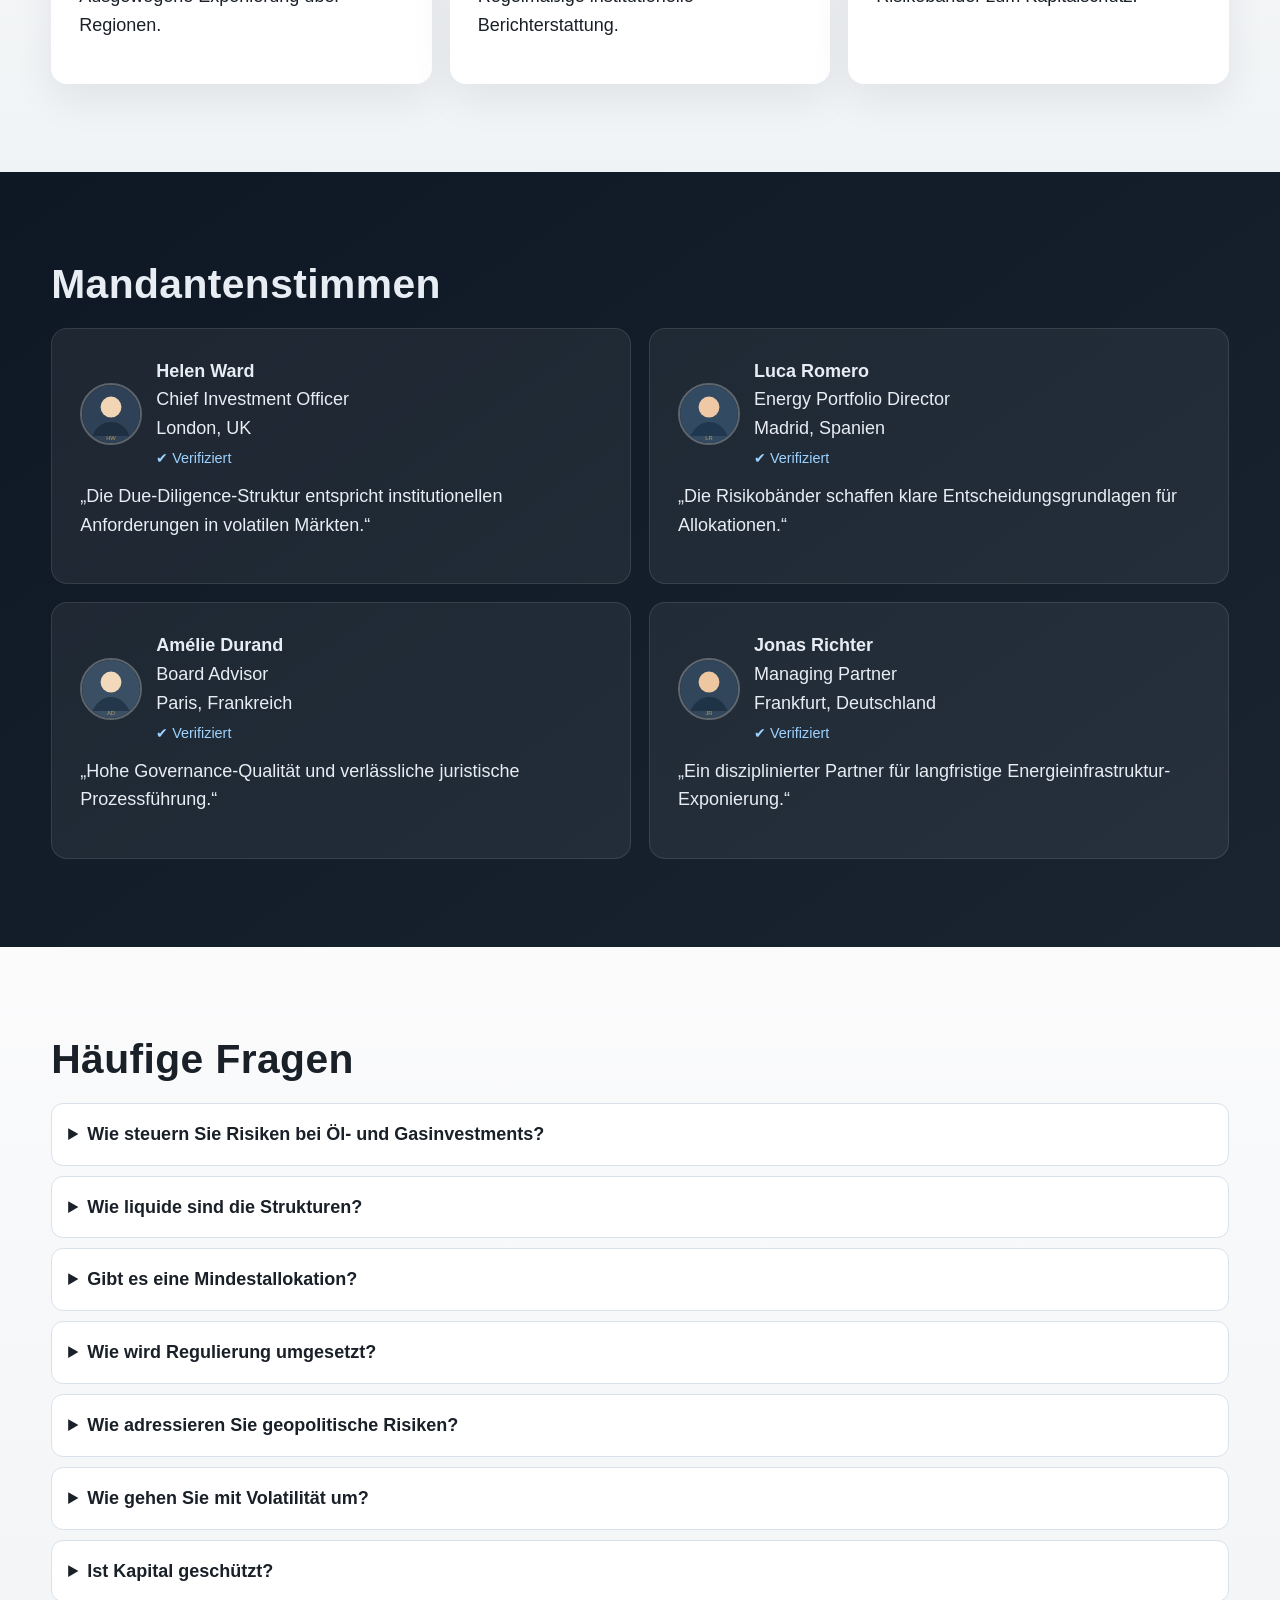
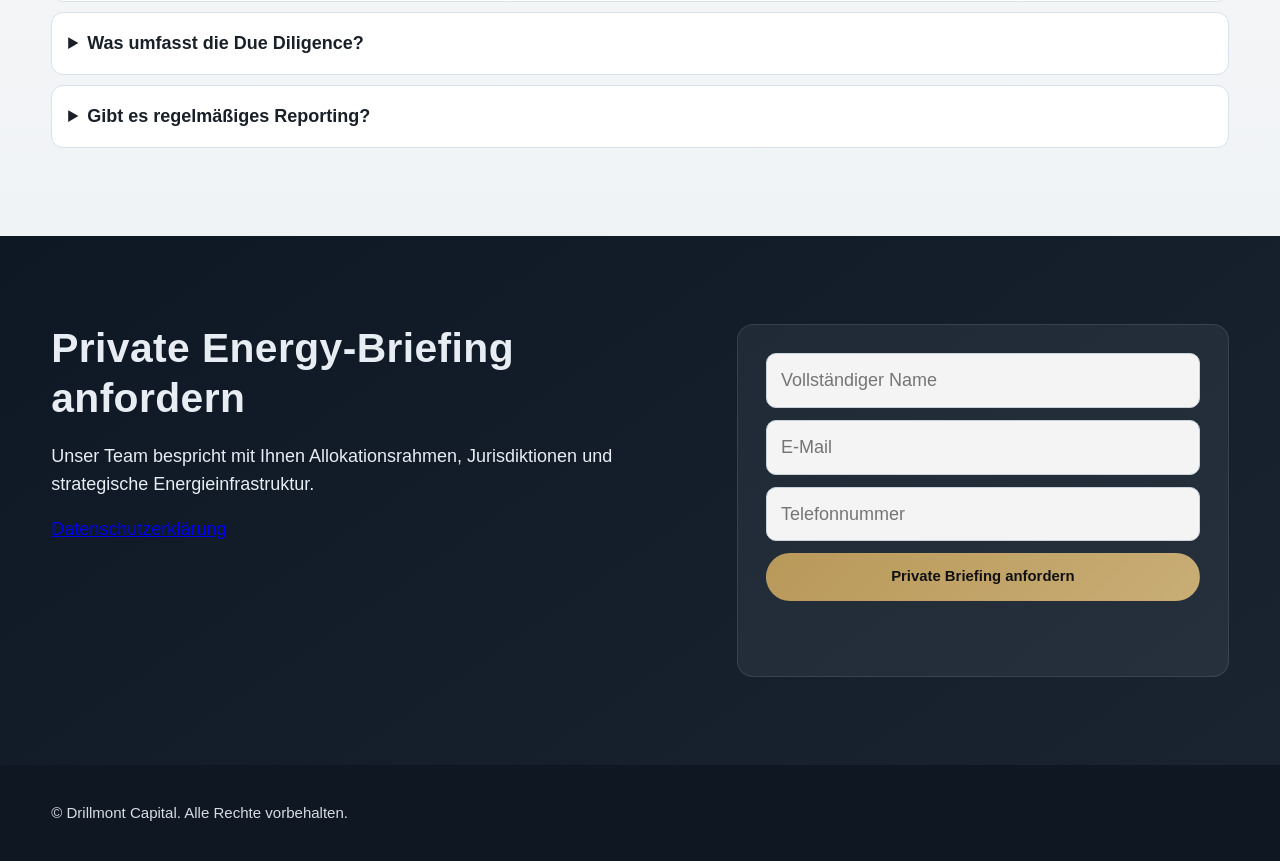
==== commit f40b4324: "Merge branch 'main' into codex/create-multilingual-static-website-for-drillmont-capital-3wqto9" ====
--- a/de/index.html
+++ b/de/index.html
@@ -7,8 +7,10 @@
   <link rel="icon" href="../assets/favicon.svg" type="image/svg+xml"><link rel="stylesheet" href="../assets/styles.css">
 </head>
 <body>
+codex/create-multilingual-static-website-for-drillmont-capital-3wqto9
 <header class="site-header"><div class="container header-row"><a class="logo" href="../index.html">Drillmont <span>Capital</span></a><nav class="main-nav"><ul><li><a href="#about">Über uns</a></li><li><a href="#strategy">Strategie</a></li><li><a href="#advantages">Vorteile</a></li><li><a href="#metrics">Kennzahlen</a></li><li><a href="#reviews">Referenzen</a></li><li><a href="#faq">FAQ</a></li><li><a href="#contact">Kontakt</a></li></ul></nav><div class="header-actions"><div class="lang-switcher"><button class="lang-trigger" type="button" aria-expanded="false">DE</button><div class="lang-menu"><a href="../index.html">EN</a><a href="../de/index.html">DE</a><a href="../fr/index.html">FR</a><a href="../es/index.html">ES</a><a href="../it/index.html">IT</a></div></div><a class="btn" href="#contact">Beratung anfragen</a><button class="burger" aria-expanded="false"><span></span><span></span><span></span></button></div></div></header>
 <div class="drawer-backdrop"></div><aside class="mobile-drawer"><a href="#about">Über uns</a><a href="#strategy">Strategie</a><a href="#advantages">Vorteile</a><a href="#metrics">Kennzahlen</a><a href="#reviews">Referenzen</a><a href="#faq">FAQ</a><a href="#contact">Kontakt</a><div class="lang-switcher"><button class="lang-trigger" type="button" aria-expanded="false">Deutsch</button><div class="lang-menu"><a href="../index.html">English</a><a href="../de/index.html">Deutsch</a><a href="../fr/index.html">Français</a><a href="../es/index.html">Español</a><a href="../it/index.html">Italiano</a></div></div></aside>
+
 <section class="section section-light" id="about"><div class="container hero-grid"><div><h1>Institutionelles Öl- &amp; Gas-Investment für Energieinfrastruktur und strategisches Energiekapital</h1><p>Drillmont Capital schafft professionellen Zugang zu Energieprojekten mit technischer Prüfung, Governance und disziplinierter Kapitalsteuerung.</p><ul class="trust-list"><li>Asset-gestützte Struktur für robuste Langfristigkeit.</li><li>Unabhängige technische Prüfung und Compliance-zentrierte Prozesse.</li><li>Berichtsstandards auf institutionellem Niveau.</li></ul></div><div class="card"><h3>Private Beratung anfordern</h3><form class="form-grid" data-demo-form="true"><input type="text" placeholder="Vollständiger Name" required><input type="email" placeholder="E-Mail" required><input type="tel" placeholder="Telefonnummer" required><button class="btn" type="submit">Beratung anfragen</button><div class="submit-msg"></div></form></div></div></section>
 <section class="section section-dark"><div class="container overview-grid"><div><h2>Unternehmensüberblick</h2><p>Unser energie-assetbasiertes Modell konzentriert sich auf operative Infrastruktur, belastbare Produktionspfade und konservative Abwärtsabsicherung.</p><p>Strukturiertes Risikomanagement kombiniert Engineering-Validierung, juristische Strukturierung und regionale Diversifikation für nachhaltige Erträge.</p></div><div class="card"><h3>Langfristige Ausrichtung</h3><p>Mehrjährige Programme mit Fokus auf Bilanzstabilität, transparente Umsetzung und operative Meilensteine.</p></div></div></section>
 <section class="section section-light" id="metrics"><div class="container"><h2>Operative Kennzahlen</h2><div class="stats-grid"><article class="stat-card"><div class="stat-icon">⛽</div><div class="stat-value" data-counter-target="24" data-prefix="$" data-suffix="00M+">$0</div><p>Geprüfte Energie-Assets</p></article><article class="stat-card"><div class="stat-icon">🤝</div><div class="stat-value" data-counter-target="120" data-suffix="+">0</div><p>Aktive Feldpartnerschaften</p></article><article class="stat-card"><div class="stat-icon">🌍</div><div class="stat-value" data-counter-target="18">0</div><p>Abgedeckte Jurisdiktionen</p></article><article class="stat-card"><div class="stat-icon">📈</div><div class="stat-value" data-counter-target="14">0</div><p>Jahre operative Erfahrung</p></article><article class="stat-card"><div class="stat-icon">🛡️</div><div class="stat-value" data-counter-target="94" data-suffix="%">0</div><p>Kapitalerhalt-Track-Record</p></article><article class="stat-card"><div class="stat-icon">🧭</div><div class="stat-value" data-counter-target="6">0</div><p>Strukturierte Risikobänder</p></article></div></div></section>
